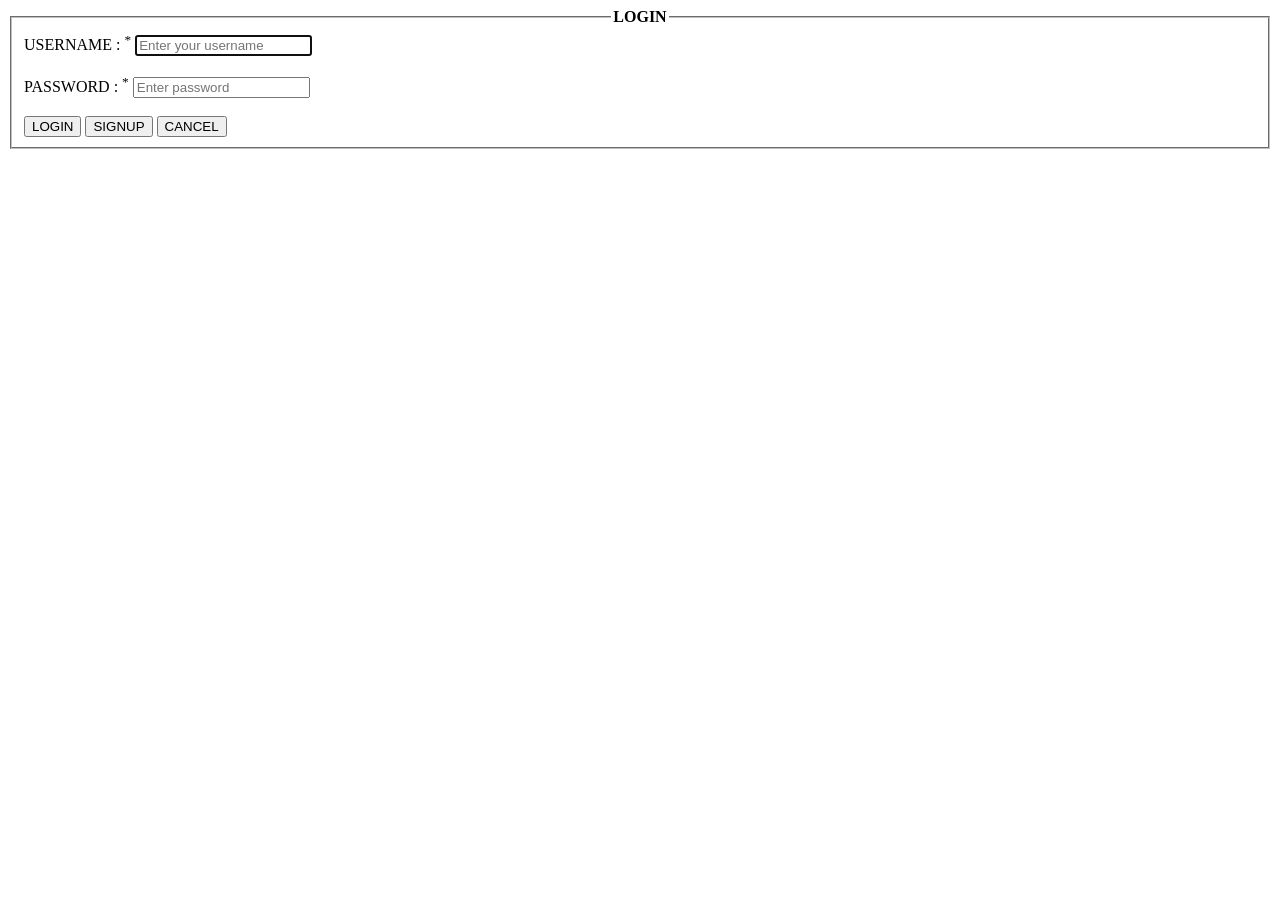
==== index.html @ 1629ba0d "Pages Added" ====
<!DOCTYPE html>
<html>
<head>
	<meta charset="utf-8">
	<meta name="viewport" content="width=device-width, initial-scale=1">
	<title>LoginPage</title>
	<link rel="icon" type="image/png" href="logo.png">
</head>
<body>
	<div>
		<form>
			<fieldset>
				<legend align="center"><b>LOGIN</b></legend>
				<label>USERNAME : <sup>*</sup></label>
				<input type="text" name="um" id="unm" placeholder="Enter your username" autofocus required autocomplete="off">
				<br><br>
				<label>PASSWORD : <sup>*</sup></label>
				<input type="password" name="pass" id="pwd" placeholder="Enter password" required>
				<br><br>
				<input type="button" name="lgn" value="LOGIN" onclick="vald()">
				<input type="button" name="rgt" value="SIGNUP" onclick="regs()">
				<input type="reset" name="cnl" value="CANCEL">
				<script type="text/javascript">
					function regs()
					{
						open("SignupPage.html","_self")
					}
					function vald()
					{
						let unm1="thekjstar"
						let pwd1="Kartik@123"

						let unm2= document.getElementById("unm").value;
						let pwd2= document.getElementById("pwd").value;

						if((unm2==unm1)&&(pwd2==pwd1))
						{
							open("HomePage.html","_self")
						}
						else
						{
							alert("Wrong Credentials!!!")
						}	
					}
				</script>
			</fieldset>
		</form>
	</div>

</body>
</html>
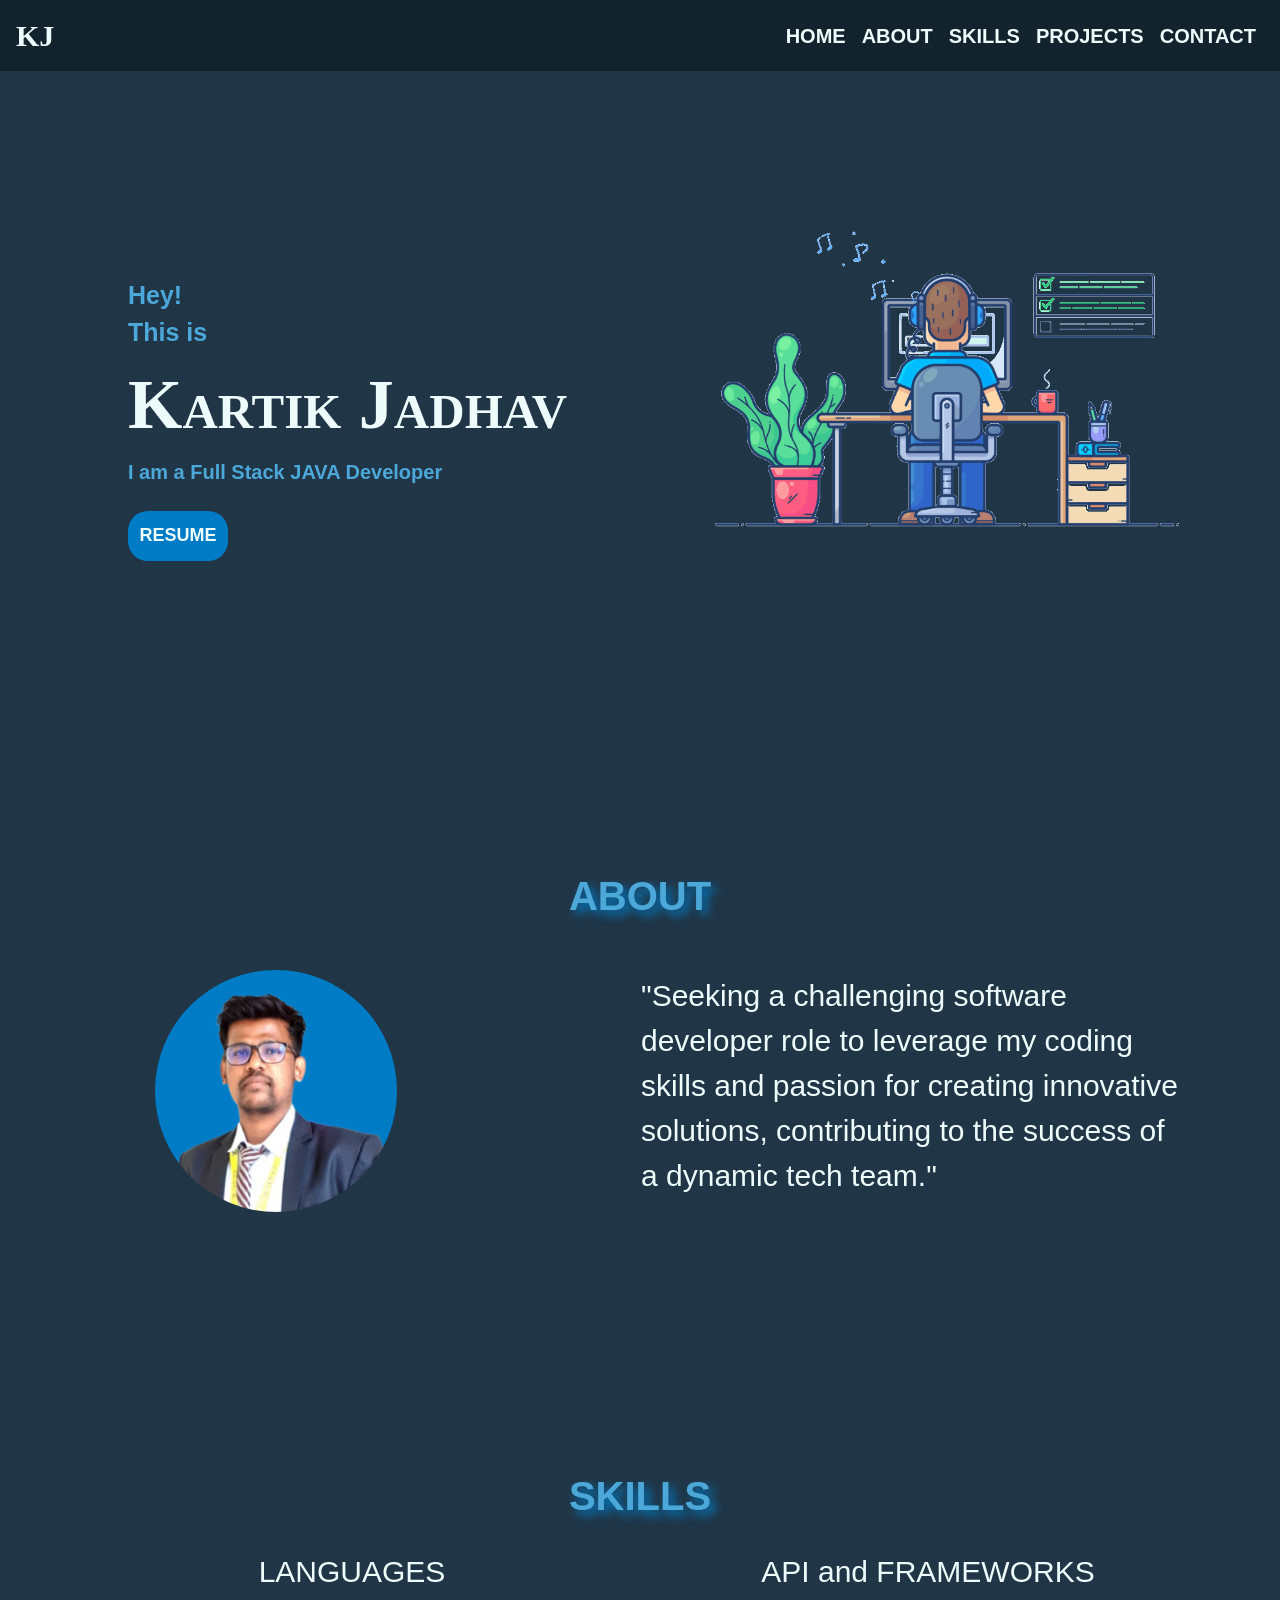
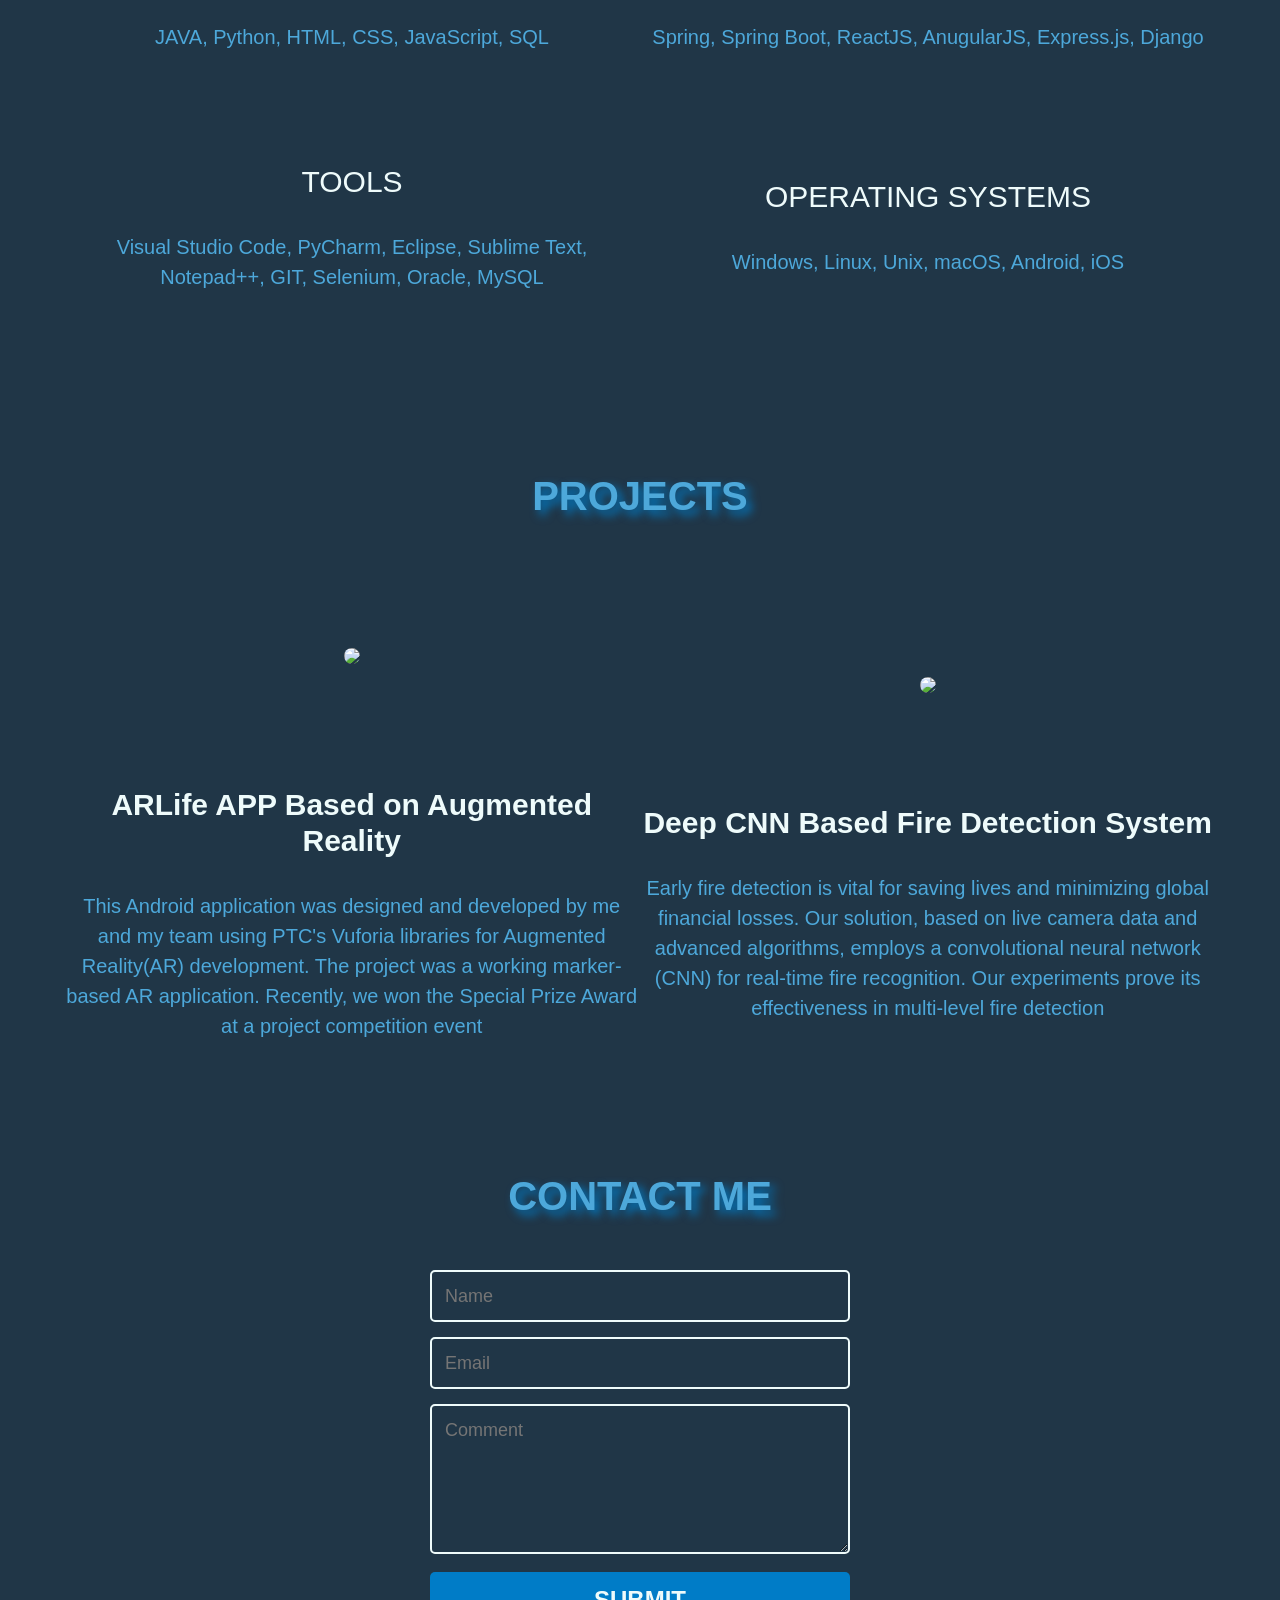
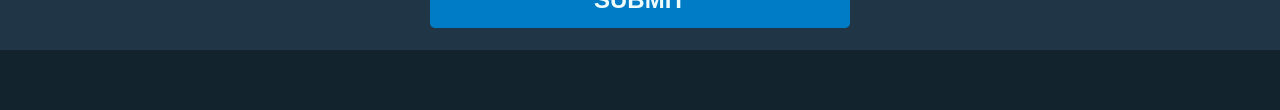
==== commit 7ff5ecd4: "New Portfolio" ====
--- a/index.html
+++ b/index.html
@@ -3,49 +3,147 @@
 <head>
 	<meta charset="utf-8">
 	<meta name="viewport" content="width=device-width, initial-scale=1">
-	<title>LoginPage</title>
-	<link rel="icon" type="image/png" href="logo.png">
+	<link rel="icon" type="image/jpg" href="https://icon-library.com/images/portfolio-icon/portfolio-icon-15.jpg">
+	<link rel="stylesheet" type="text/css" href="index.css">
+	<!-- Bootstrap CSS Link Below -->
+	<link rel="stylesheet" href="https://cdn.jsdelivr.net/npm/bootstrap@4.6.2/dist/css/bootstrap.min.css" integrity="sha384-xOolHFLEh07PJGoPkLv1IbcEPTNtaed2xpHsD9ESMhqIYd0nLMwNLD69Npy4HI+N" crossorigin="anonymous">
+
+	<link rel="stylesheet" href="https://cdnjs.cloudflare.com/ajax/libs/twitter-bootstrap/4.1.3/css/bootstrap.min.css">
+    <link rel="stylesheet" href="https://cdnjs.cloudflare.com/ajax/libs/ionicons/2.0.1/css/ionicons.min.css">
+    <link rel="stylesheet" href="assets/css/style.css">
+	<!-- Bootstrap JS Link Below -->
+	<script src="https://cdn.jsdelivr.net/npm/jquery@3.5.1/dist/jquery.slim.min.js" integrity="sha384-DfXdz2htPH0lsSSs5nCTpuj/zy4C+OGpamoFVy38MVBnE+IbbVYUew+OrCXaRkfj" crossorigin="anonymous"></script>
+	<script src="https://cdn.jsdelivr.net/npm/bootstrap@4.6.2/dist/js/bootstrap.bundle.min.js" integrity="sha384-Fy6S3B9q64WdZWQUiU+q4/2Lc9npb8tCaSX9FK7E8HnRr0Jz8D6OP9dO5Vg3Q9ct" crossorigin="anonymous"></script>
+
+	<title>Kartik Jadhav</title>
 </head>
 <body>
-	<div>
-		<form>
-			<fieldset>
-				<legend align="center"><b>LOGIN</b></legend>
-				<label>USERNAME : <sup>*</sup></label>
-				<input type="text" name="um" id="unm" placeholder="Enter your username" autofocus required autocomplete="off">
-				<br><br>
-				<label>PASSWORD : <sup>*</sup></label>
-				<input type="password" name="pass" id="pwd" placeholder="Enter password" required>
-				<br><br>
-				<input type="button" name="lgn" value="LOGIN" onclick="vald()">
-				<input type="button" name="rgt" value="SIGNUP" onclick="regs()">
-				<input type="reset" name="cnl" value="CANCEL">
-				<script type="text/javascript">
-					function regs()
-					{
-						open("SignupPage.html","_self")
-					}
-					function vald()
-					{
-						let unm1="thekjstar"
-						let pwd1="Kartik@123"
+	<div class="navbarmain">
+		<nav class="navbar navbar-expand-lg navbar-light ">
+  			<a class="navbar-brand" href="#"><span class="myname">KJ</span></a>
+  			<button class="navbar-toggler" type="button" data-toggle="collapse" data-target="#navbarSupportedContent" aria-controls="navbarSupportedContent" aria-expanded="false" aria-label="Toggle navigation">
+   				<span class="navbar-toggler-icon"></span>
+  			</button>
 
-						let unm2= document.getElementById("unm").value;
-						let pwd2= document.getElementById("pwd").value;
-
-						if((unm2==unm1)&&(pwd2==pwd1))
-						{
-							open("HomePage.html","_self")
-						}
-						else
-						{
-							alert("Wrong Credentials!!!")
-						}	
-					}
-				</script>
-			</fieldset>
-		</form>
+  			<div class="collapse navbar-collapse" id="navbarSupportedContent">
+    			<ul class="navbar-nav ml-auto">
+      				<li class="nav-item active">
+        				<a class="nav-link" href="#home"><span class="mymenu">HOME</span><span class="sr-only">(current)</span></a>
+      				</li>
+      				<li class="nav-item">
+        				<a class="nav-link" href="#about"><span class="mymenu">ABOUT</span></a>
+      				</li>
+      				<li class="nav-item">
+        				<a class="nav-link" href="#skill"><span class="mymenu">SKILLS</span></a>
+      				</li>
+      				<li class="nav-item">
+        				<a class="nav-link" href="#project"><span class="mymenu">PROJECTS</span></a>
+      				</li>
+      				
+      				<li class="nav-item">
+        				<a class="nav-link" href="#contact"><span class="mymenu">CONTACT</span></a>
+      				</li>
+    			</ul>
+    			
+  			</div>
+		</nav>
 	</div>
-
+	<!-- Nav div ends here -->
+	<div class="maindiv">
+		<div class="home dv" id="home">
+			<div class="homeinfo">
+				<span class="info">Hey!</span><br>
+				<span class="info">This is</span><br>
+				<span class="infoname">Kartik Jadhav</span><br>
+				<span class="infodev"> I am a Full Stack JAVA Developer</span><br><br>
+				<div class="resume">
+					<a href="resume.pdf" download><button>RESUME</button></a>
+				</div>
+			</div>	
+		</div>
+		<div class="about dv" id="about">
+			<h3 align="center" class="headname">ABOUT</h3>
+			<div class="aboutmain">
+				<table>
+					<tr>
+						<td width="50%"><img src="kartik.png"></td>
+						<td><span class="ac">"Seeking a challenging software developer role to leverage my	coding skills and passion for creating innovative solutions, contributing to the success of a dynamic tech team."</span></td>
+					</tr>
+				</table>
+			</div>
+		</div>
+		<div class="skill dv" id="skill">
+			<h3 align="center" class="headname">SKILLS</h3>
+			<div class="skilltable" align="center">
+				<table width="90%">
+					<tr>
+						<td width="50%" height="225px" align="center">
+							<h5 class="skillhead">LANGUAGES</h5><br>
+							<span class="sc">JAVA, Python, HTML, CSS, JavaScript, SQL</span>
+						</td>
+						<td align="center">
+							<h5 class="skillhead">API and FRAMEWORKS</h5><br>
+							<span class="sc">Spring, Spring Boot, ReactJS, AnugularJS, Express.js, Django</span>
+						</td>
+					</tr>
+					<tr>
+						<td height="225px" align="center">
+							<h5 class="skillhead">TOOLS</h5><br>
+							<span class="sc">Visual Studio Code, PyCharm, Eclipse, Sublime Text, Notepad++, GIT, Selenium, Oracle, MySQL</span>
+						</td>
+						<td align="center">
+							<h5 class="skillhead">OPERATING SYSTEMS</h5><br>
+							<span class="sc">Windows, Linux, Unix, macOS, Android, iOS </span>
+						</td>
+					</tr>
+				</table>
+			</div>
+		</div>
+		<div class="project dv" id="project">
+			<h3 align="center" class="headname">PROJECTS</h3>
+			<div class="projectdiv" align="center">
+				<table  width="90%" >
+					<tr >
+						<td height="700px" align="center" >
+							<img src="https://www.blippar.com/uploads/legacy/Listing/_flexL/augmented-reality-education-physics-blippar-copy.jpg" class="arlifeimg">
+							<br>
+							<br>
+							<br>
+							<h5 class="phead">ARLife APP Based on Augmented Reality</h5>
+							<br>
+							<span class="pc">This Android application was designed and developed by me and my team using PTC's Vuforia libraries for Augmented Reality(AR) development. The project was a working marker-based AR application. Recently, we won the Special Prize Award at a project competition event</span>
+						</td>
+						<td align="center">
+							<img src="https://d25j9w72xt9yi4.cloudfront.net/eyJidWNrZXQiOiJkb2Nrc2hpcC1pbWFnZXMiLCJrZXkiOiI0ZGZhODExNGFmNjkwYjJiMDkyZjk1MmQ4NTgwMTBhNCIsImVkaXRzIjp7InJvdGF0ZSI6bnVsbH19" class="fdsimg">
+							<br>
+							<br>
+							<br>
+							<h5 class="phead">Deep CNN Based Fire Detection System</h5>
+							<br>
+							<span class="pc">Early fire detection is vital for saving lives and minimizing global financial losses. Our solution, based on live camera data and advanced algorithms, employs a convolutional neural network (CNN) for real-time fire recognition. Our experiments prove its effectiveness in multi-level fire detection</span>
+						</td>
+					</tr>
+				</table>
+			</div>
+		</div>
+		<div class="contact dv" id="contact">
+			<h3 align="center" class="headname">CONTACT ME</h3>
+			<div>
+				<form>      
+  					<input name="name" type="text" class="feedback-input" placeholder="Name" />   
+  					<input name="email" type="text" class="feedback-input" placeholder="Email" />
+  					<textarea name="text" class="feedback-input" placeholder="Comment"></textarea>
+  					<input type="submit" value="SUBMIT"/>
+			</form>
+			</div>
+		</div>
+		<div class="footer">
+			<footer>
+				<div class="social"><a href="https://www.instagram.com/thekjstar/"><i class="icon ion-social-instagram"></i></a><a href="
+				https://www.snapchat.com/add/thekjstar?share_id=9u47HJpZo5Y&locale=en-GB"><i class="icon ion-social-snapchat"></i></a><a href="https://twitter.com/thekjstar"><i class="icon ion-social-twitter"></i></a><a href="https://www.linkedin.com/in/mrkartikjadhav/"><i class="icon ion-social-linkedin"></i></a></div>
+			</footer>
+		
+		</div>
+	</div>
 </body>
 </html>
--- a/index.css
+++ b/index.css
@@ -0,0 +1,239 @@
+html{
+	scroll-behavior: smooth;
+}
+body{
+	margin: 0px;
+	box-sizing: border-box;
+}
+.myname{
+	font-weight: bold;
+	font-family: Britannic Bold;
+	font-size: 30px;
+	color: #EEFBFB;
+}
+.mymenu{
+	color: #EEFBFB;
+	font-size: 20px;
+	font-weight: bold;
+}
+.mymenu:hover{
+	color: #007CC7;
+}
+.navbarmain{
+	position: fixed;
+	top: 0px;
+	width: 100%;
+	z-index: 1;
+	background-color: #12232E;
+}
+
+.maindiv{
+	width: 100%;
+	position: absolute;
+	top: 0px;
+}
+.dv{
+	width: 100%;
+	padding-top: 200px;
+}
+.home{
+	background-color: #203647;
+	height: 800px;
+	margin-top: 0px;
+	background-position: 90% 40%;
+	background-repeat: no-repeat;
+	background-image: url("home.gif");
+	background-size: 40%;
+
+}
+.homeinfo{
+	margin-top: 6%;
+	margin-left: 10%;
+}
+.info{
+	font-size: 25px;
+	color: #4DA8DA;
+	font-weight: bold;
+}
+.infoname{
+	font-size: 70px;
+	color:#EEFBFB;
+	font-weight: bold;
+	font-variant: small-caps;
+	font-family: Britannic Bold;
+}
+.infodev{
+	font-size: 20px;
+	color: #4DA8DA;
+	font-weight: bold;
+}
+.btn{
+	margin: 0px;
+}
+.resume button{
+	height: 50px;
+	width: 100px;
+	border: none;
+	background-color: #007CC7;
+	border-radius: 20px;
+	color: #EEFBFB;
+	font-size: 18px;
+	font-weight: bold;
+
+}
+.resume button:hover{
+	transform: scale(1.2);
+	transition-duration: 0.4s;
+}
+.headname{
+	color: #4DA8DA;
+	font-weight: bold;
+	font-size: 40px;
+	margin-top: -10%;
+	text-shadow: 5px 5px 10px #007CC7;
+}
+.about{
+	background-color: #203647;
+	height: 600px;
+}
+.aboutmain{
+	margin-top: 3%;
+	height: 400px;
+	padding-left: 100px;
+	padding-right: 100px;
+}
+td img{
+	margin-top: 2%;
+	margin-left: 10%;
+	width: 45%;
+	border-radius: 200px;
+}
+.ac{
+	font-size: 30px;
+	color: #EEFBFB;
+	text-align: justify;
+}
+.skill{
+	background-color: #203647;
+	height: 600px;
+}
+.skillhead{
+	margin-top: -13%;
+	font-size: 30px;
+	text-align: center;
+	color: #EEFBFB;
+}
+.sc{
+	margin-top: 20%;
+	font-size: 20px;
+	color: #4DA8DA;
+	text-align: center;
+}
+.project{
+	background-color: #203647;
+	height: 700px;
+}
+.phead{
+
+	font-size: 30px;
+	font-weight: bold;
+	color: #EEFBFB;
+}
+.arlifeimg{
+	margin-left: 0%;
+	margin-top: -25%;
+	border-radius: 20px;
+	width: 60%;
+}
+.fdsimg{
+	margin-left: 0%;
+	margin-top: -21%;
+	width: 30%;
+}
+.pc{
+	font-size: 20px;
+	color: #4DA8DA;
+	text-align: justify;
+}
+.contact{
+	background-color: #203647;
+	height: 550px;
+}
+@import url(https://fonts.googleapis.com/css?family=Montserrat:400,700);
+form{ 
+	max-width:420px; margin:50px auto; 
+}
+.feedback-input {
+  color:white;
+  font-family: Helvetica, Arial, sans-serif;
+  font-weight:500;
+  font-size: 18px;
+  border-radius: 5px;
+  line-height: 22px;
+  background-color: transparent;
+  border:2px solid #EEFBFB;
+  transition: all 0.3s;
+  padding: 13px;
+  margin-bottom: 15px;
+  width:100%;
+  box-sizing: border-box;
+  outline:0;
+}
+.feedback-input:hover{
+	transform: scale(1.1);
+	transition-duration: 0.4s;
+}
+.feedback-input:focus { border:2px solid #4DA8DA; }
+
+textarea{
+  height: 150px;
+  line-height: 150%;
+  resize:vertical;
+}
+
+[type="submit"] {
+  font-family: 'Montserrat', Arial, Helvetica, sans-serif;
+  width: 100%;
+  background-color: #007CC7;
+  border-radius:5px;
+  border:0;
+  cursor:pointer;
+  color: #EEFBFB;
+  font-size:24px;
+  padding-top:10px;
+  padding-bottom:10px;
+  transition: all 0.3s;
+  margin-top:-4px;
+  font-weight:700;
+}
+[type="submit"]:hover {
+	transform: scale(1.1);
+	transition-duration: 0.4s;
+ }
+.footer{
+	background-color: #12232E;
+	width: 100%;
+	height: 60px;
+  	color:#4b4c4d;
+}
+.footer .social {
+  text-align:center;
+  padding-top: 10px;
+}
+
+.footer .social > a {
+  font-size:24px;
+  width:40px;
+  height:40px;
+  line-height:40px;
+  display:inline-block;
+  text-align:center;
+  margin:0 8px;
+  color:inherit;
+  opacity:0.75;
+}
+
+.footer .social > a:hover {
+  opacity:0.9;
+}
+
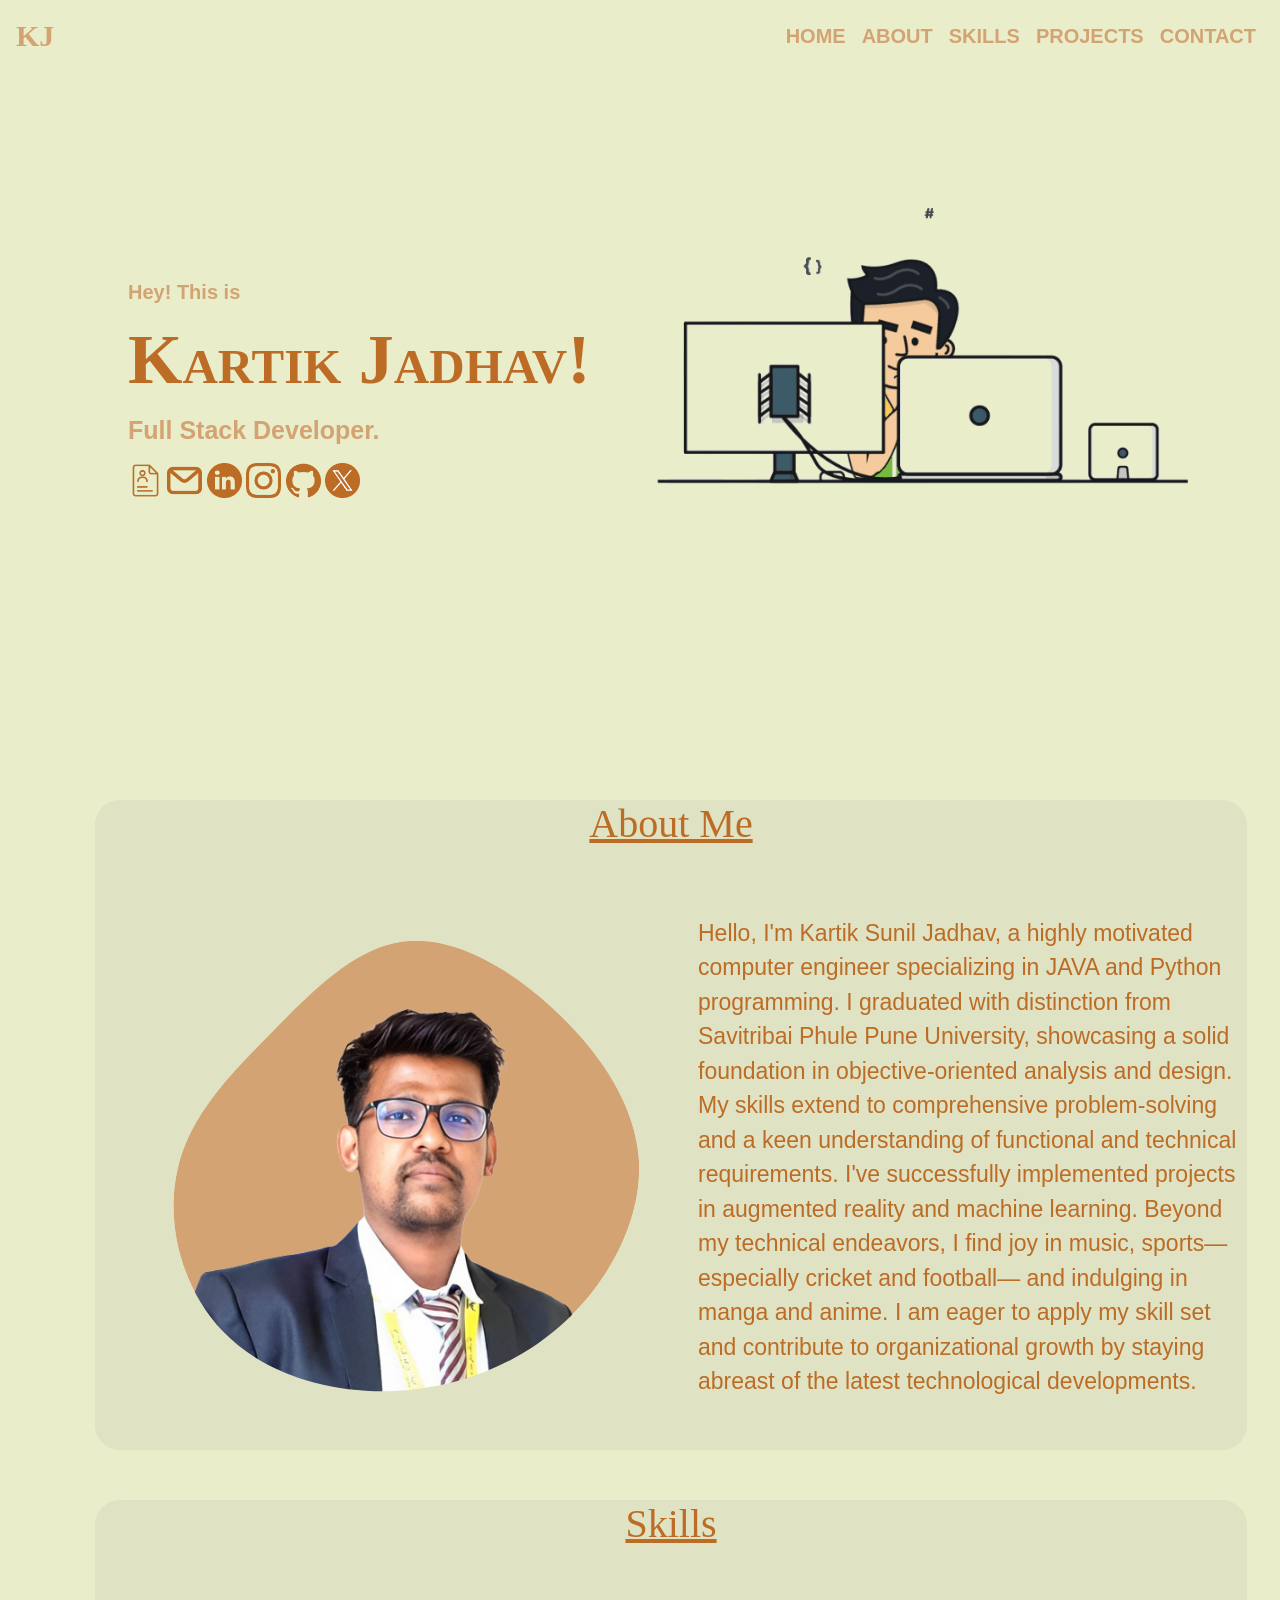
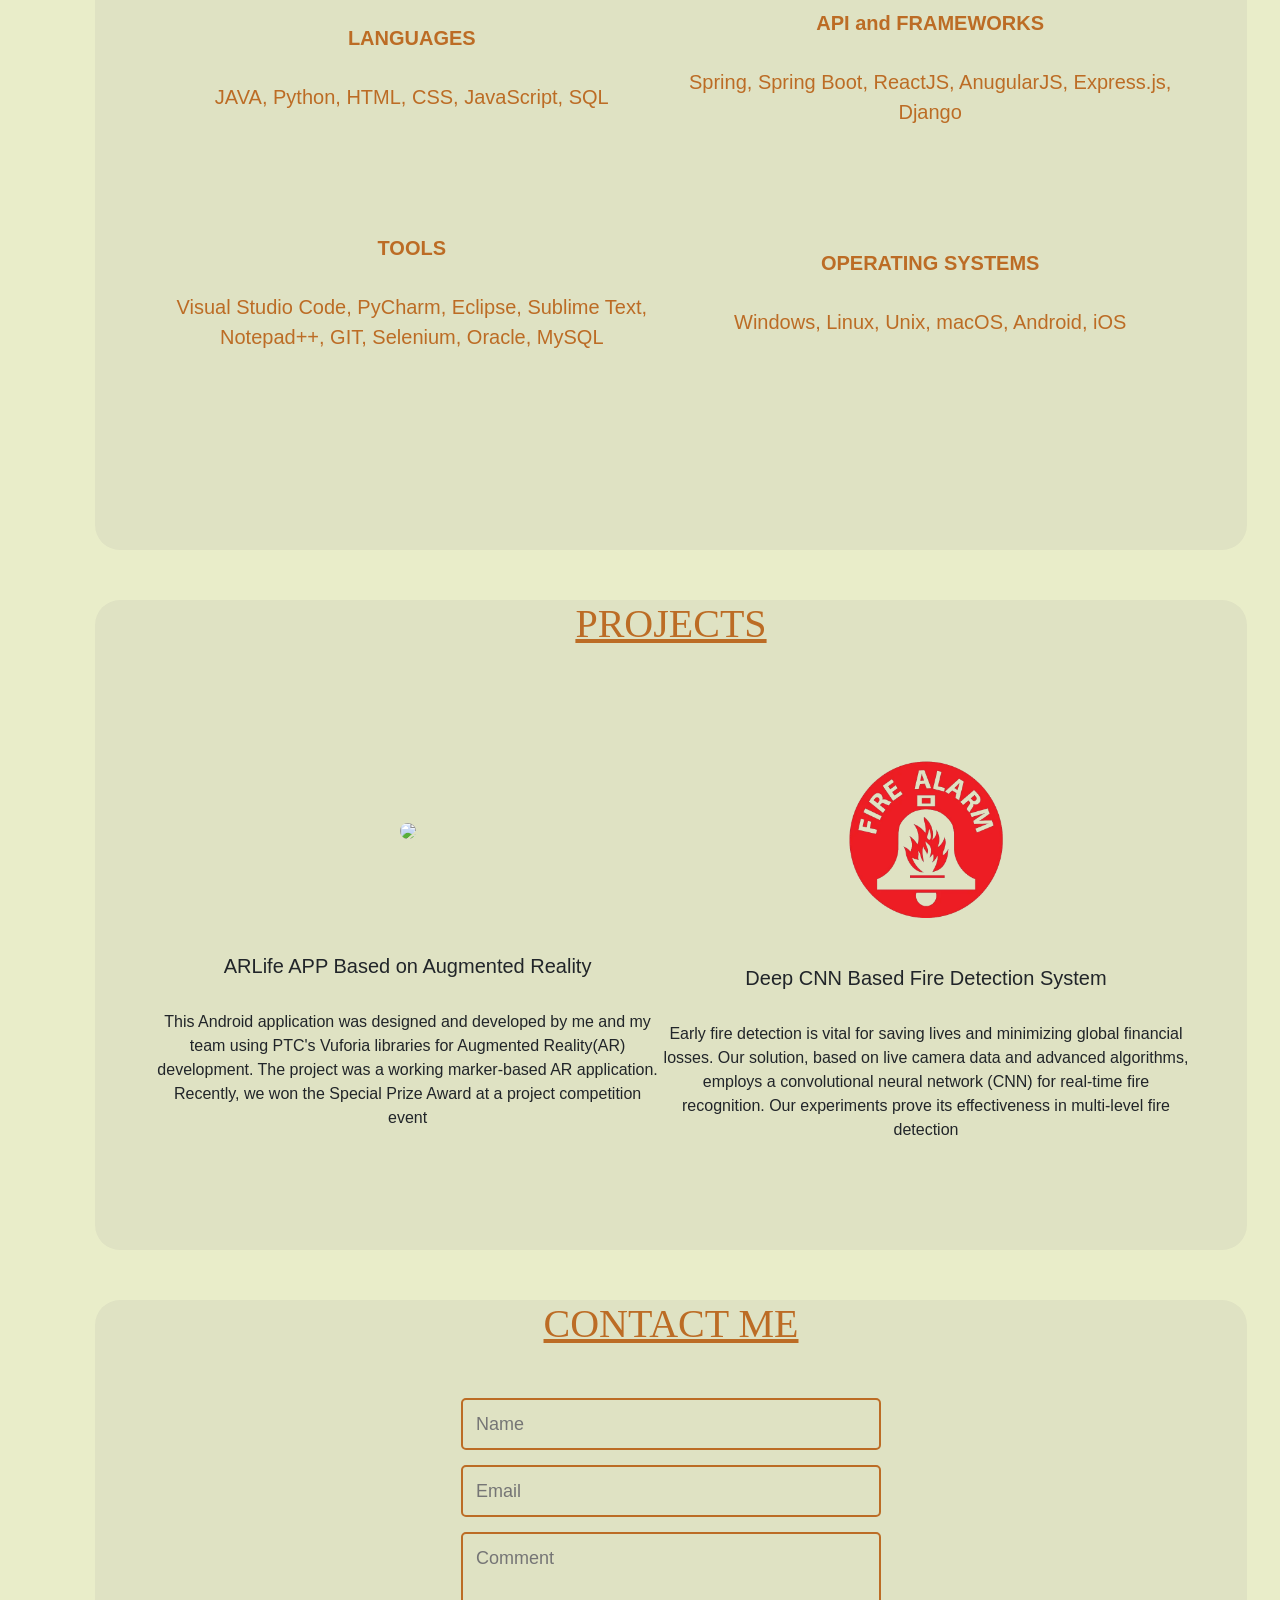
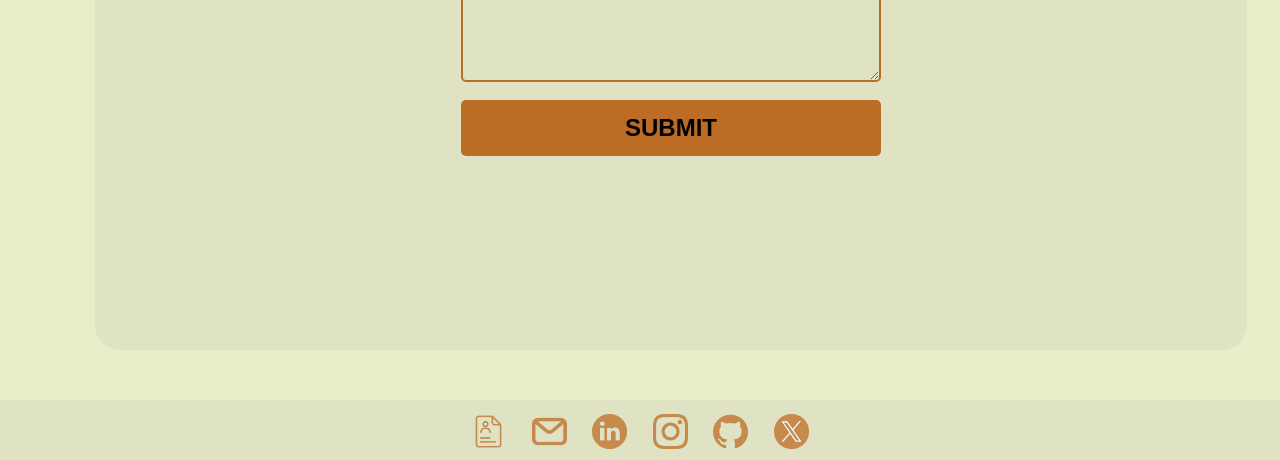
==== commit 98d2f540: "index" ====
--- a/index.html
+++ b/index.html
@@ -3,8 +3,8 @@
 <head>
 	<meta charset="utf-8">
 	<meta name="viewport" content="width=device-width, initial-scale=1">
-	<link rel="icon" type="image/jpg" href="https://icon-library.com/images/portfolio-icon/portfolio-icon-15.jpg">
-	<link rel="stylesheet" type="text/css" href="index.css">
+	<link rel="icon" type="image/jpg" href="icon.png">
+	<link rel="stylesheet" type="text/css" href="style.css">
 	<!-- Bootstrap CSS Link Below -->
 	<link rel="stylesheet" href="https://cdn.jsdelivr.net/npm/bootstrap@4.6.2/dist/css/bootstrap.min.css" integrity="sha384-xOolHFLEh07PJGoPkLv1IbcEPTNtaed2xpHsD9ESMhqIYd0nLMwNLD69Npy4HI+N" crossorigin="anonymous">
 
@@ -49,101 +49,146 @@
 		</nav>
 	</div>
 	<!-- Nav div ends here -->
+	<!--Main Div Starts Here-->
 	<div class="maindiv">
+		<!--Home Div Starts here-->
 		<div class="home dv" id="home">
 			<div class="homeinfo">
-				<span class="info">Hey!</span><br>
-				<span class="info">This is</span><br>
-				<span class="infoname">Kartik Jadhav</span><br>
-				<span class="infodev"> I am a Full Stack JAVA Developer</span><br><br>
-				<div class="resume">
-					<a href="resume.pdf" download><button>RESUME</button></a>
+				<span class="infostart">Hey! This is</span><br>
+				<span class="infoname">Kartik Jadhav!</span><br>
+				<span class="infoend">Full Stack Developer.</span><br><br>
+				<div class="socialdiv">
+					<ul class="social">
+						<li><a href="resume.pdf" download><img src="resume.png" alt="Resume" height="35px" width="35px"></a></li>
+						<li><a href="mailto:ikartikjadhav@gmail.com"><img src="email.png" alt="Email" height="35px" width="35px"></a></li>
+						<li><a href="https://www.linkedin.com/in/mrkartikjadhav/"><img src="linkedin.png" alt="LinkedIn" height="35px" width="35px"></a></li>
+						<li><a href="https://www.instagram.com/thekjstar/"><img src="instagram.png" alt="Instagram" height="35px" width="35px"></a></li>
+						<li><a href="https://github.com/mrkartikjadhav"><img src="github.png" alt="Github" height="35px" width="35px"></a></li>
+						<li><a href="https://twitter.com/theksjstar"><img src="twitter.png" alt="Twitter" height="35px" width="35px"></a></li>
+					</ul>
 				</div>
-			</div>	
-		</div>
-		<div class="about dv" id="about">
-			<h3 align="center" class="headname">ABOUT</h3>
-			<div class="aboutmain">
-				<table>
-					<tr>
-						<td width="50%"><img src="kartik.png"></td>
-						<td><span class="ac">"Seeking a challenging software developer role to leverage my	coding skills and passion for creating innovative solutions, contributing to the success of a dynamic tech team."</span></td>
-					</tr>
-				</table>
 			</div>
 		</div>
-		<div class="skill dv" id="skill">
-			<h3 align="center" class="headname">SKILLS</h3>
-			<div class="skilltable" align="center">
-				<table width="90%">
-					<tr>
-						<td width="50%" height="225px" align="center">
-							<h5 class="skillhead">LANGUAGES</h5><br>
-							<span class="sc">JAVA, Python, HTML, CSS, JavaScript, SQL</span>
-						</td>
-						<td align="center">
-							<h5 class="skillhead">API and FRAMEWORKS</h5><br>
-							<span class="sc">Spring, Spring Boot, ReactJS, AnugularJS, Express.js, Django</span>
-						</td>
-					</tr>
-					<tr>
-						<td height="225px" align="center">
-							<h5 class="skillhead">TOOLS</h5><br>
-							<span class="sc">Visual Studio Code, PyCharm, Eclipse, Sublime Text, Notepad++, GIT, Selenium, Oracle, MySQL</span>
-						</td>
-						<td align="center">
-							<h5 class="skillhead">OPERATING SYSTEMS</h5><br>
-							<span class="sc">Windows, Linux, Unix, macOS, Android, iOS </span>
-						</td>
-					</tr>
-				</table>
+		<!-- About div Starts here  -->
+		<div class="about dv" id=about>
+			<div class="frame" >
+				<h3 align="center" class="headname">About Me</h3>
+				<div class="aboutmain">
+					<table width="100%">
+						<tr>
+							<td width="50%">
+								<!--?xml version="1.0" standalone="no"?-->
+								<svg id="sw-js-blob-svg" viewBox="0 0 100 100" xmlns="http://www.w3.org/2000/svg" version="1.1">  									<defs>                         
+										<linearGradient id="sw-gradient" x1="0" x2="1" y1="1" y2="0">                            
+											<stop id="stop1" stop-color="rgba(212, 163, 115, 1)" offset="0%"></stop>                            
+											<stop id="stop2" stop-color="rgba(212, 163, 115, 1)" offset="100%"></stop>                         
+										</linearGradient>                    
+									</defs>
+									<mask id="mask1" mask-type="alpha">
+										<path fill="url(#sw-gradient)" d="M25.8,-25.1C33.5,-18.1,39.9,-9.1,40.5,0.6C41,10.2,35.8,20.4,28.1,27.5C20.4,34.6,10.2,38.6,-0.4,39C-11,39.4,-22,36.2,-28.8,29.1C-35.7,22,-38.5,11,-36.4,2C-34.4,-6.9,-27.6,-13.8,-20.7,-20.8C-13.8,-27.8,-6.9,-34.8,1.1,-35.9C9.1,-37,18.1,-32.1,25.8,-25.1Z" width="100%" height="100%" transform="translate(50 50)" stroke-width="0" style="transition: all 0.3s ease 0s;" stroke="url(#sw-gradient)"></path> 
+									</mask>
+									<g mask="url(#mask1)">                
+										<path fill="url(#sw-gradient)" d="M25.8,-25.1C33.5,-18.1,39.9,-9.1,40.5,0.6C41,10.2,35.8,20.4,28.1,27.5C20.4,34.6,10.2,38.6,-0.4,39C-11,39.4,-22,36.2,-28.8,29.1C-35.7,22,-38.5,11,-36.4,2C-34.4,-6.9,-27.6,-13.8,-20.7,-20.8C-13.8,-27.8,-6.9,-34.8,1.1,-35.9C9.1,-37,18.1,-32.1,25.8,-25.1Z" width="100%" height="100%" transform="translate(50 50)" stroke-width="0" style="transition: all 0.3s ease 0s;" stroke="url(#sw-gradient)"></path> 										
+										<image class="myimage" href="kartik.png" x="12" y="18"/>
+									</g>
+								</svg>
+							</td>
+							<td>
+								<span class="ac">Hello, I'm Kartik Sunil Jadhav, a highly motivated computer engineer specializing in JAVA and Python programming. I graduated with distinction from Savitribai Phule Pune University, showcasing a solid foundation in objective-oriented analysis and design. My skills extend to comprehensive problem-solving and a keen understanding of functional and technical requirements. I've successfully implemented projects in augmented reality and machine learning. Beyond my technical endeavors, I find joy in music, sports—especially cricket and football— and indulging in manga and anime. I am eager to apply my skill set and contribute to organizational growth by staying abreast of the latest technological developments.</span>
+							</td>
+						</tr>
+					</table>
+				</div>
 			</div>
 		</div>
-		<div class="project dv" id="project">
-			<h3 align="center" class="headname">PROJECTS</h3>
-			<div class="projectdiv" align="center">
-				<table  width="90%" >
-					<tr >
-						<td height="700px" align="center" >
-							<img src="https://www.blippar.com/uploads/legacy/Listing/_flexL/augmented-reality-education-physics-blippar-copy.jpg" class="arlifeimg">
-							<br>
-							<br>
-							<br>
-							<h5 class="phead">ARLife APP Based on Augmented Reality</h5>
-							<br>
-							<span class="pc">This Android application was designed and developed by me and my team using PTC's Vuforia libraries for Augmented Reality(AR) development. The project was a working marker-based AR application. Recently, we won the Special Prize Award at a project competition event</span>
-						</td>
-						<td align="center">
-							<img src="https://d25j9w72xt9yi4.cloudfront.net/eyJidWNrZXQiOiJkb2Nrc2hpcC1pbWFnZXMiLCJrZXkiOiI0ZGZhODExNGFmNjkwYjJiMDkyZjk1MmQ4NTgwMTBhNCIsImVkaXRzIjp7InJvdGF0ZSI6bnVsbH19" class="fdsimg">
-							<br>
-							<br>
-							<br>
-							<h5 class="phead">Deep CNN Based Fire Detection System</h5>
-							<br>
-							<span class="pc">Early fire detection is vital for saving lives and minimizing global financial losses. Our solution, based on live camera data and advanced algorithms, employs a convolutional neural network (CNN) for real-time fire recognition. Our experiments prove its effectiveness in multi-level fire detection</span>
-						</td>
-					</tr>
-				</table>
+		<!-- Skill Div Starts here -->
+		<div class="skill dv" id="skill">
+			<div class="frame">
+				<h3 align="center" class="headname">Skills</h3>
+				<div class="skilltable" align="center">
+					<table width="90%">
+						<tr>
+							<td width="50%" height="225px" align="center">
+								<h5 class="skillhead">LANGUAGES</h5><br>
+								<span class="sc">JAVA, Python, HTML, CSS, JavaScript, SQL</span>
+							</td>
+							<td align="center">
+								<h5 class="skillhead">API and FRAMEWORKS</h5><br>
+								<span class="sc">Spring, Spring Boot, ReactJS, AnugularJS, Express.js, Django</span>
+							</td>
+						</tr>
+						<tr>
+							<td height="225px" align="center">
+								<h5 class="skillhead">TOOLS</h5><br>
+								<span class="sc">Visual Studio Code, PyCharm, Eclipse, Sublime Text, Notepad++, GIT, Selenium, Oracle, MySQL</span>
+							</td>
+							<td align="center">
+								<h5 class="skillhead">OPERATING SYSTEMS</h5><br>
+								<span class="sc">Windows, Linux, Unix, macOS, Android, iOS </span>
+							</td>
+						</tr>
+					</table>
+				</div>
 			</div>
 		</div>
-		<div class="contact dv" id="contact">
-			<h3 align="center" class="headname">CONTACT ME</h3>
-			<div>
-				<form>      
-  					<input name="name" type="text" class="feedback-input" placeholder="Name" />   
-  					<input name="email" type="text" class="feedback-input" placeholder="Email" />
-  					<textarea name="text" class="feedback-input" placeholder="Comment"></textarea>
-  					<input type="submit" value="SUBMIT"/>
-			</form>
+		<!-- Project Div starts here -->
+		<div class="project dv" id="project">
+			<div class="frame">
+				<h3 align="center" class="headname">PROJECTS</h3>
+				<div class="projectdiv" align="center">
+					<table  width="90%" >
+						<tr >
+							<td height="700px" align="center" >
+								<img src="https://www.blippar.com/uploads/legacy/Listing/_flexL/augmented-reality-education-physics-blippar-copy.jpg" class="arlifeimg">
+								<br>
+								<br>
+								<br>
+								<h5 class="phead">ARLife APP Based on Augmented Reality</h5>
+								<br>
+								<span class="pc">This Android application was designed and developed by me and my team using PTC's Vuforia libraries for Augmented Reality(AR) development. The project was a working marker-based AR application. Recently, we won the Special Prize Award at a project competition event</span>
+							</td>
+							<td align="center">
+								<img src="fire.png" class="fdsimg">
+								<br>
+								<br>
+								<br>
+								<h5 class="phead">Deep CNN Based Fire Detection System</h5>
+								<br>
+								<span class="pc">Early fire detection is vital for saving lives and minimizing global financial losses. Our solution, based on live camera data and advanced algorithms, employs a convolutional neural network (CNN) for real-time fire recognition. Our experiments prove its effectiveness in multi-level fire detection</span>
+							</td>
+						</tr>
+					</table>
+				</div>
 			</div>
 		</div>
+		<!-- contact me div starts here  -->
+		<div class="contact dv" id="contact">
+			<div class="frame">
+				<h3 align="center" class="headname">CONTACT ME</h3>
+				<div>
+					<form>      
+						<input name="name" type="text" class="feedback-input" placeholder="Name" />   
+						<input name="email" type="text" class="feedback-input" placeholder="Email" />
+						<textarea name="text" class="feedback-input" placeholder="Comment"></textarea>
+						<input type="submit" value="SUBMIT"/>
+				</form>
+				</div>
+			</div>
+		</div>
+		<!-- footer div starts here  -->
 		<div class="footer">
 			<footer>
-				<div class="social"><a href="https://www.instagram.com/thekjstar/"><i class="icon ion-social-instagram"></i></a><a href="
-				https://www.snapchat.com/add/thekjstar?share_id=9u47HJpZo5Y&locale=en-GB"><i class="icon ion-social-snapchat"></i></a><a href="https://twitter.com/thekjstar"><i class="icon ion-social-twitter"></i></a><a href="https://www.linkedin.com/in/mrkartikjadhav/"><i class="icon ion-social-linkedin"></i></a></div>
+				<div class="social">
+					<a href="resume.pdf" download><img src="resume.png" alt="Resume" height="35px" width="35px"></a>
+					<a href="mailto:ikartikjadhav@gmail.com"><img src="email.png" alt="Email" height="35px" width="35px"></a>
+					<a href="https://www.linkedin.com/in/mrkartikjadhav/"><img src="linkedin.png" alt="LinkedIn" height="35px" width="35px"></a>
+					<a href="https://www.instagram.com/thekjstar/"><img src="instagram.png" alt="Instagram" height="35px" width="35px"></a>
+					<a href="https://github.com/mrkartikjadhav"><img src="github.png" alt="Github" height="35px" width="35px"></a>
+					<a href="https://twitter.com/theksjstar"><img src="twitter.png" alt="Twitter" height="35px" width="35px"></a>
+				</div>
 			</footer>
 		
 		</div>
 	</div>
-</body>
+	</body>
 </html>
--- a/style.css
+++ b/style.css
@@ -0,0 +1,243 @@
+*{
+	/* background-color: #e9edc9; */
+}
+html{
+	scroll-behavior: smooth;
+}
+body{
+	margin: 0px;
+	box-sizing: border-box;
+}
+.myname{
+	font-weight: bold;
+	font-family: Britannic Bold;
+	font-size: 30px;
+	color: #d4a373;
+}
+.myname:hover{
+	
+	transition-duration: 0.4s ;
+	color: #d62828;
+}
+.mymenu{
+	color: #d4a373;
+	font-size: 20px;
+	font-weight: bold;
+}
+.mymenu:hover{
+	color: #bc6c25;
+}
+.navbarmain{
+	position: fixed;
+	top: 0px;
+	width: 100%;
+	z-index: 1;
+	background-color: #e9edc9;
+}
+.maindiv{
+	width: 100%;
+	position: absolute;
+	top: 0px;
+}
+.dv{
+	width: 100%;
+	padding-top: 200px;
+}
+.home{
+	background-color: #e9edc9;
+	height: 800px;
+	margin-top: 0px;
+	background-position: 90% 40%;
+	background-repeat: no-repeat;
+	background-image: url(home.gif);
+	background-size: 45%;
+}
+.homeinfo{
+	margin-top: 6%;
+	margin-left: 10%;
+}
+.infostart{
+	font-size: 20px;
+	color: #d4a373;
+	font-weight: bold;
+}
+.infoname{
+	font-size: 70px;
+	color: #bc6c25;
+	font-weight: bold;
+	font-variant: small-caps;
+	font-family: Britannic Bold;
+}
+.infoend{
+	font-size: 25px;
+	color: #d4a373;
+	font-weight: bold;
+}
+.socialdiv{
+	/* display: inline; */
+	margin-top: -10px;
+	margin-left: -40px;
+}
+.social li{
+	display: inline;
+}
+.about{
+	background-color: #e9edc9;
+	height: 700px;
+	margin-top: 0px;
+	
+}
+.frame{
+	height: 650px;
+	width: 90%;
+	background-color: #dfe2c3;
+	margin-left: 95px;
+	border-radius: 25px;
+
+}
+.headname{
+	color: #bc6c25;
+	font-size: 40px;
+	margin-top: -200px;
+	font-family: Britannic bold;
+	text-decoration: underline;
+}
+.aboutmain{
+	height: 550px;
+	width: 100%;
+}
+.myimage{
+	width: 75px;
+}
+/* .myimage:hover{
+	transform: scale(1.2);
+	transition-duration: 0.4s;
+} */
+#sw-js-blob-svg{
+	width: 600px;
+	transition-duration: 0.4s;
+}
+#sw-js-blob-svg:hover{
+	transform: scale(1.2);
+	
+}
+
+.ac{
+	font-size: 23px;
+	color: #bc6c25;
+	text-align: justify;
+	font-family: Arial, Helvetica, sans-serif;
+}
+.skill{
+	background-color: #e9edc9;
+	height: 700px;
+	margin-top: 0px;
+}
+.sc{
+	margin-top: 20%;
+	font-size: 20px;
+	color: #bc6c25;
+	text-align: center;
+}
+.skillhead{
+	color: #bc6c25;
+	font-weight: bold;
+}
+.project{
+	background-color: #e9edc9;
+	height: 700px;
+	margin-top: 0px;
+}
+.arlifeimg{
+	margin-left: 0%;
+	margin-top: -25%;
+	border-radius: 20px;
+	width: 60%;
+}
+.fdsimg{
+	margin-left: 0%;
+	margin-top: -21%;
+	width: 30%;
+}
+.contact{
+	background-color: #e9edc9;
+	height: 700px;
+	margin-top: 0px;
+}
+@import url(https://fonts.googleapis.com/css?family=Montserrat:400,700);
+form{ 
+	max-width:420px; margin:50px auto; 
+}
+.feedback-input {
+  color:white;
+  font-family: Helvetica, Arial, sans-serif;
+  font-weight:500;
+  font-size: 18px;
+  border-radius: 5px;
+  line-height: 22px;
+  background-color: transparent;
+  border:2px solid #bc6c25;
+  transition: all 0.3s;
+  padding: 13px;
+  margin-bottom: 15px;
+  width:100%;
+  box-sizing: border-box;
+  outline:0;
+}
+.feedback-input:hover{
+	transform: scale(1.1);
+	transition-duration: 0.4s;
+}
+.feedback-input:focus { border:2px solid #d62828; }
+
+textarea{
+  height: 150px;
+  line-height: 150%;
+  resize:vertical;
+}
+
+[type="submit"] {
+  font-family: 'Montserrat', Arial, Helvetica, sans-serif;
+  width: 100%;
+  background-color: #bc6c25;
+  border-radius:5px;
+  border:0;
+  cursor:pointer;
+  color: black;
+  font-size:24px;
+  padding-top:10px;
+  padding-bottom:10px;
+  transition: all 0.3s;
+  margin-top:-4px;
+  font-weight:700;
+}
+[type="submit"]:hover {
+	transform: scale(1.1);
+	transition-duration: 0.4s;
+ }
+ .footer{
+	background-color: #dfe2c3;
+	width: 100%;
+	height: 60px;
+  	color:#4b4c4d;
+}
+.footer .social {
+  text-align:center;
+  padding-top: 10px;
+}
+
+.footer .social > a {
+  font-size:24px;
+  width:40px;
+  height:40px;
+  line-height:40px;
+  display:inline-block;
+  text-align:center;
+  margin:0 8px;
+  color:inherit;
+  opacity:0.75;
+}
+
+.footer .social > a:hover {
+  opacity:0.9;
+}
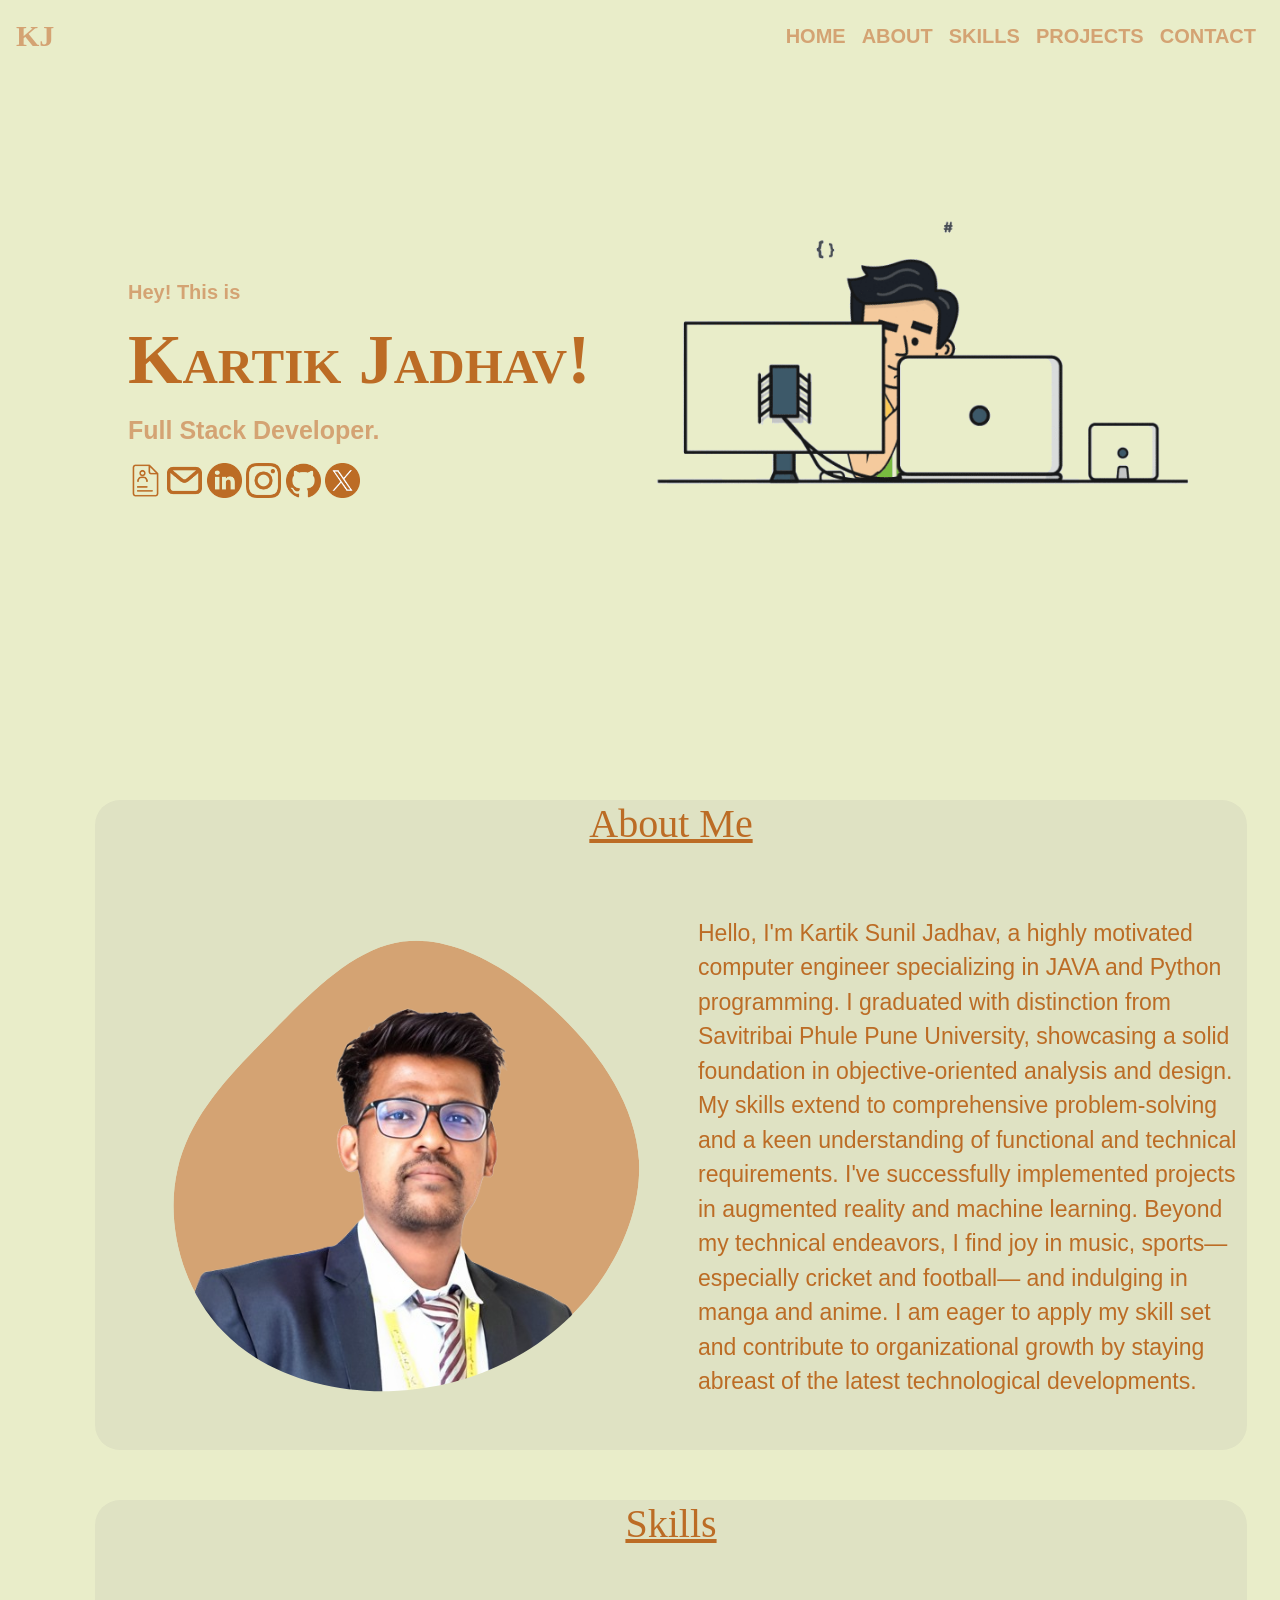
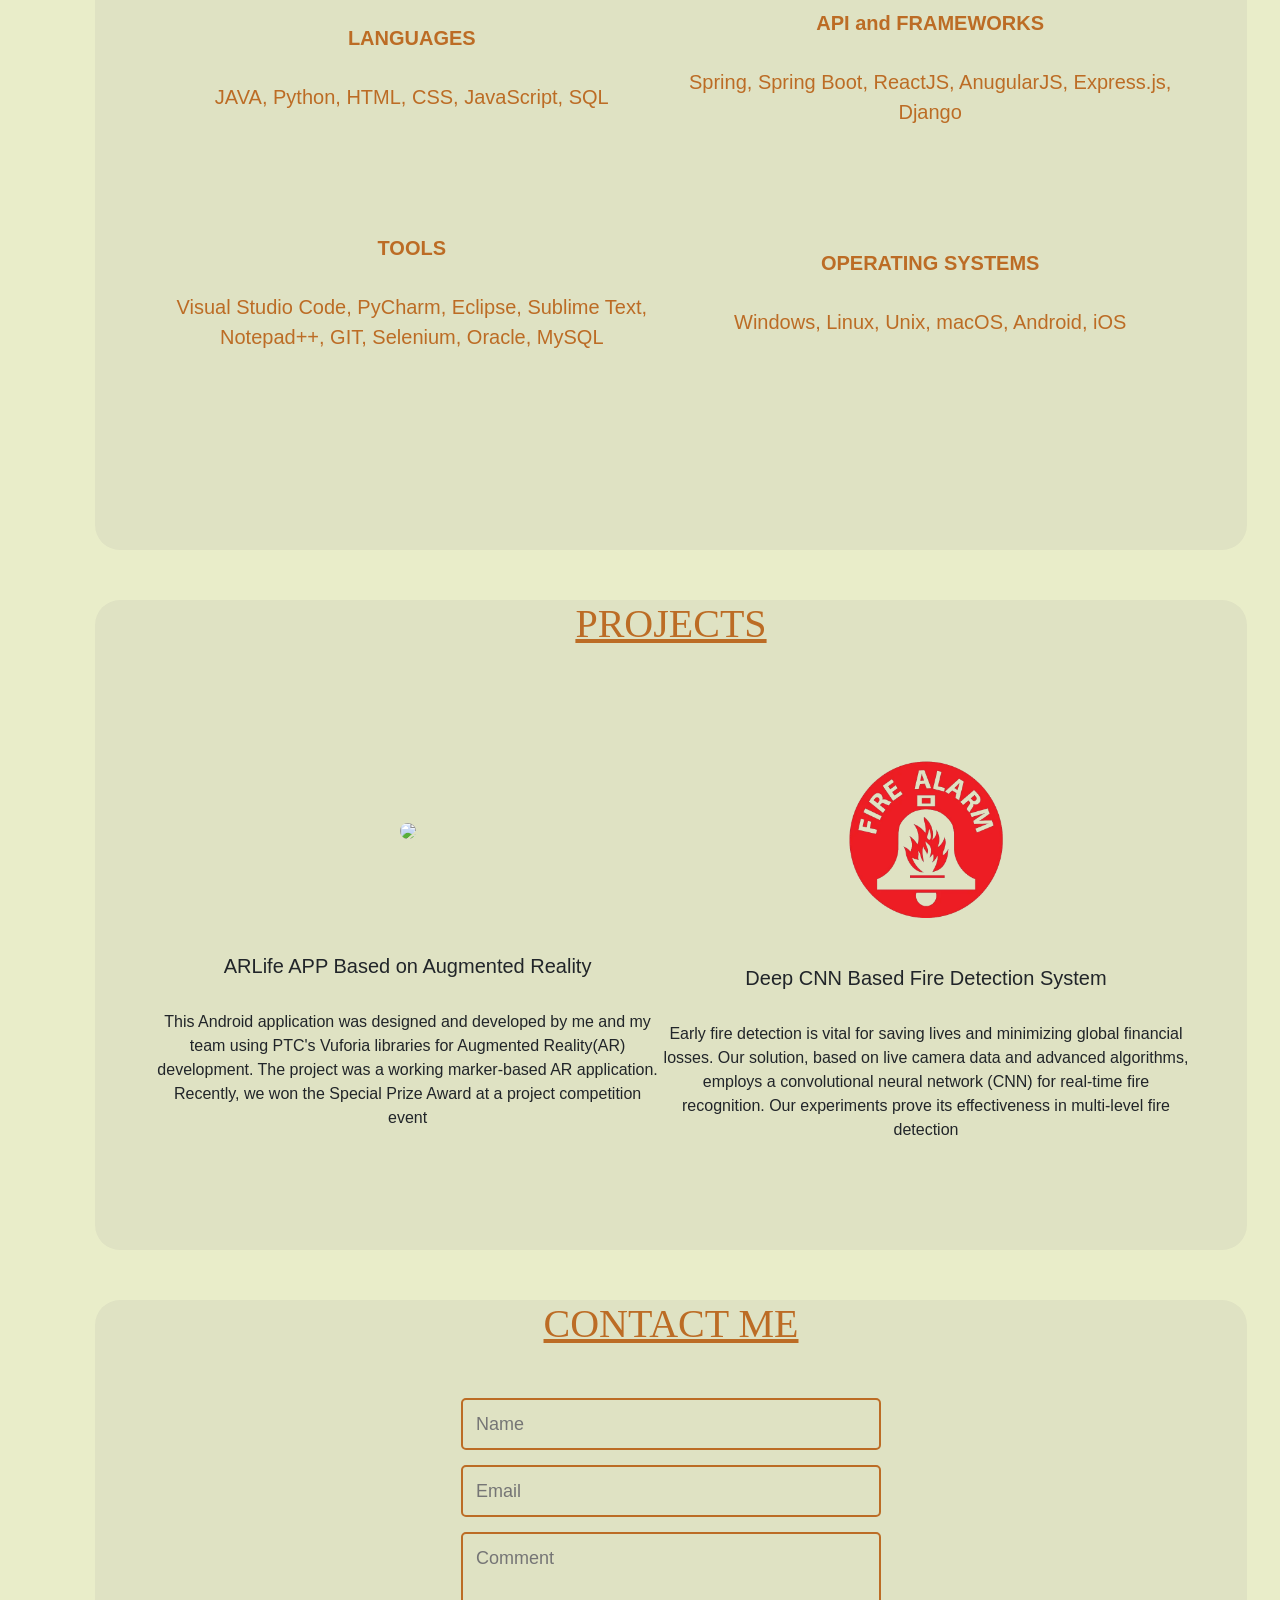
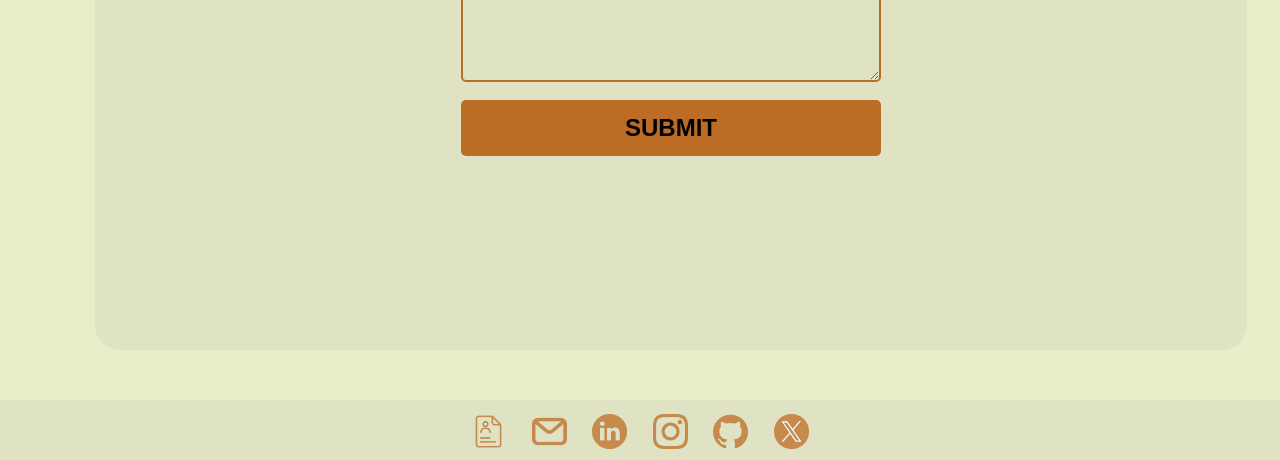
==== commit c3e52761: "css changes" ====
--- a/index.html
+++ b/index.html
@@ -178,7 +178,7 @@
 		<!-- footer div starts here  -->
 		<div class="footer">
 			<footer>
-				<div class="social">
+				<div class="fsocial">
 					<a href="resume.pdf" download><img src="resume.png" alt="Resume" height="35px" width="35px"></a>
 					<a href="mailto:ikartikjadhav@gmail.com"><img src="email.png" alt="Email" height="35px" width="35px"></a>
 					<a href="https://www.linkedin.com/in/mrkartikjadhav/"><img src="linkedin.png" alt="LinkedIn" height="35px" width="35px"></a>
--- a/style.css
+++ b/style.css
@@ -169,7 +169,7 @@
 	max-width:420px; margin:50px auto; 
 }
 .feedback-input {
-  color:white;
+  color:#4b4c4d;
   font-family: Helvetica, Arial, sans-serif;
   font-weight:500;
   font-size: 18px;
@@ -221,12 +221,12 @@
 	height: 60px;
   	color:#4b4c4d;
 }
-.footer .social {
+.footer .fsocial {
   text-align:center;
   padding-top: 10px;
 }
 
-.footer .social > a {
+.footer .fsocial > a {
   font-size:24px;
   width:40px;
   height:40px;
@@ -238,6 +238,6 @@
   opacity:0.75;
 }
 
-.footer .social > a:hover {
+.footer .fsocial > a:hover {
   opacity:0.9;
 }
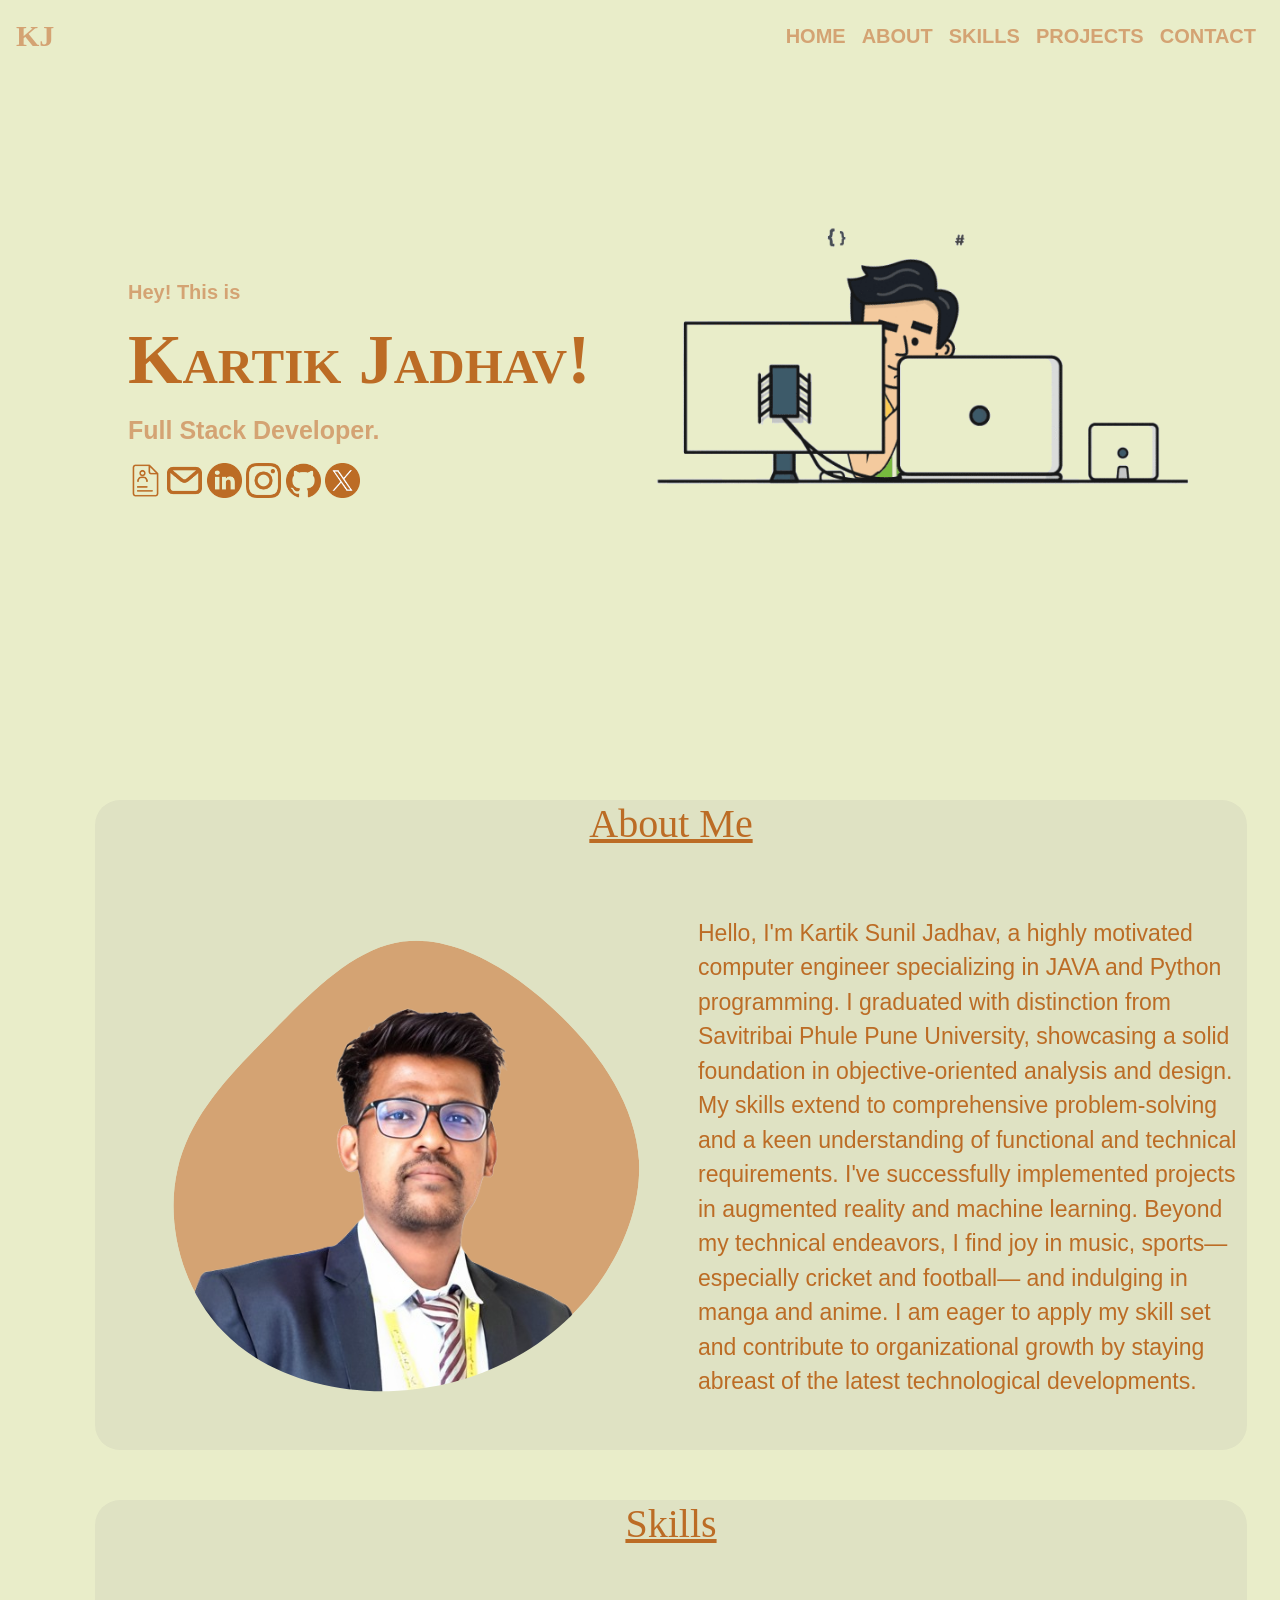
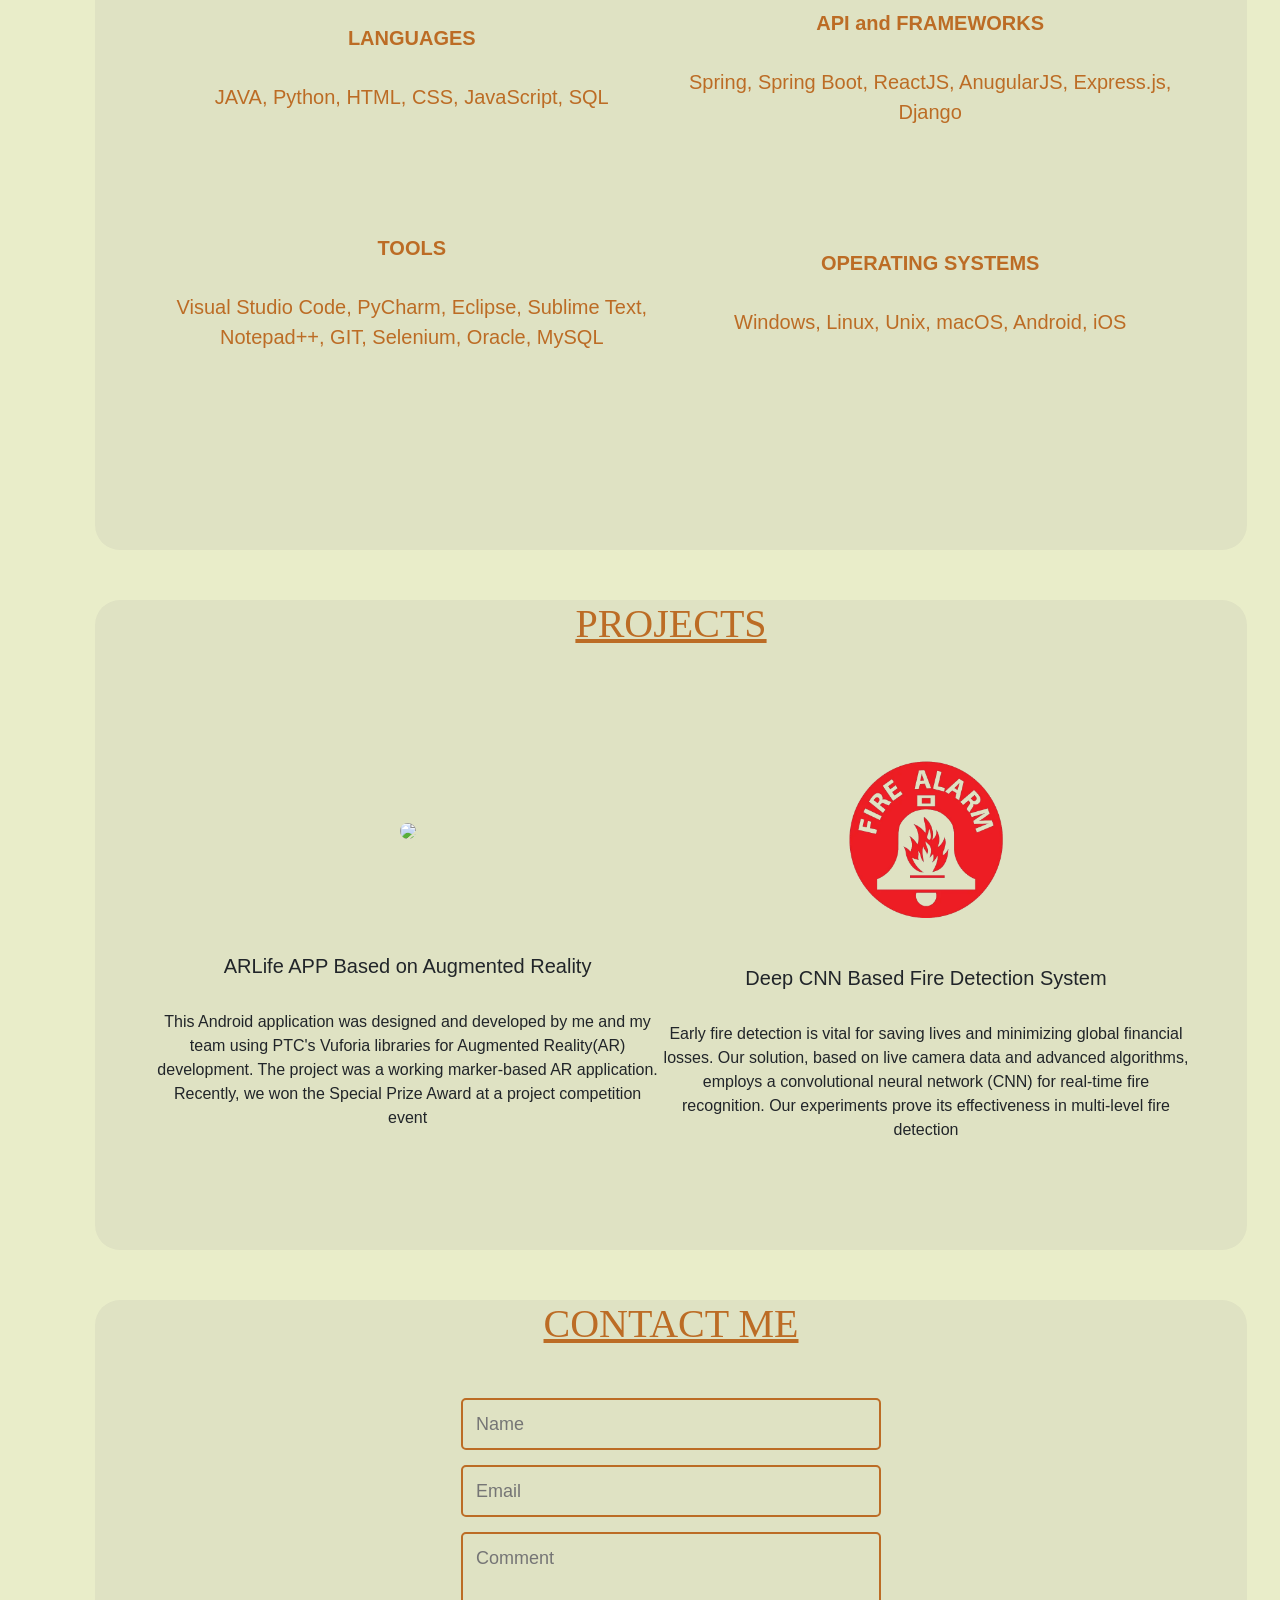
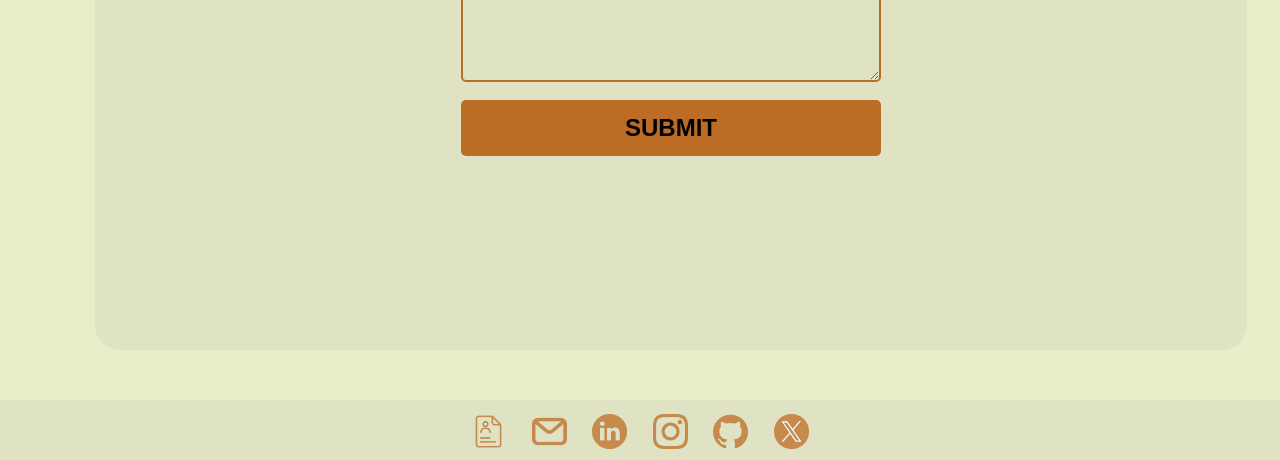
==== commit 20b24198: "Update index.html" ====
--- a/index.html
+++ b/index.html
@@ -2,7 +2,7 @@
 <html>
 <head>
 	<meta charset="utf-8">
-	<meta name="viewport" content="width=device-width, initial-scale=1">
+	<meta name="viewport" content="width=device-width, initial-scale=1.0">
 	<link rel="icon" type="image/jpg" href="icon.png">
 	<link rel="stylesheet" type="text/css" href="style.css">
 	<!-- Bootstrap CSS Link Below -->
